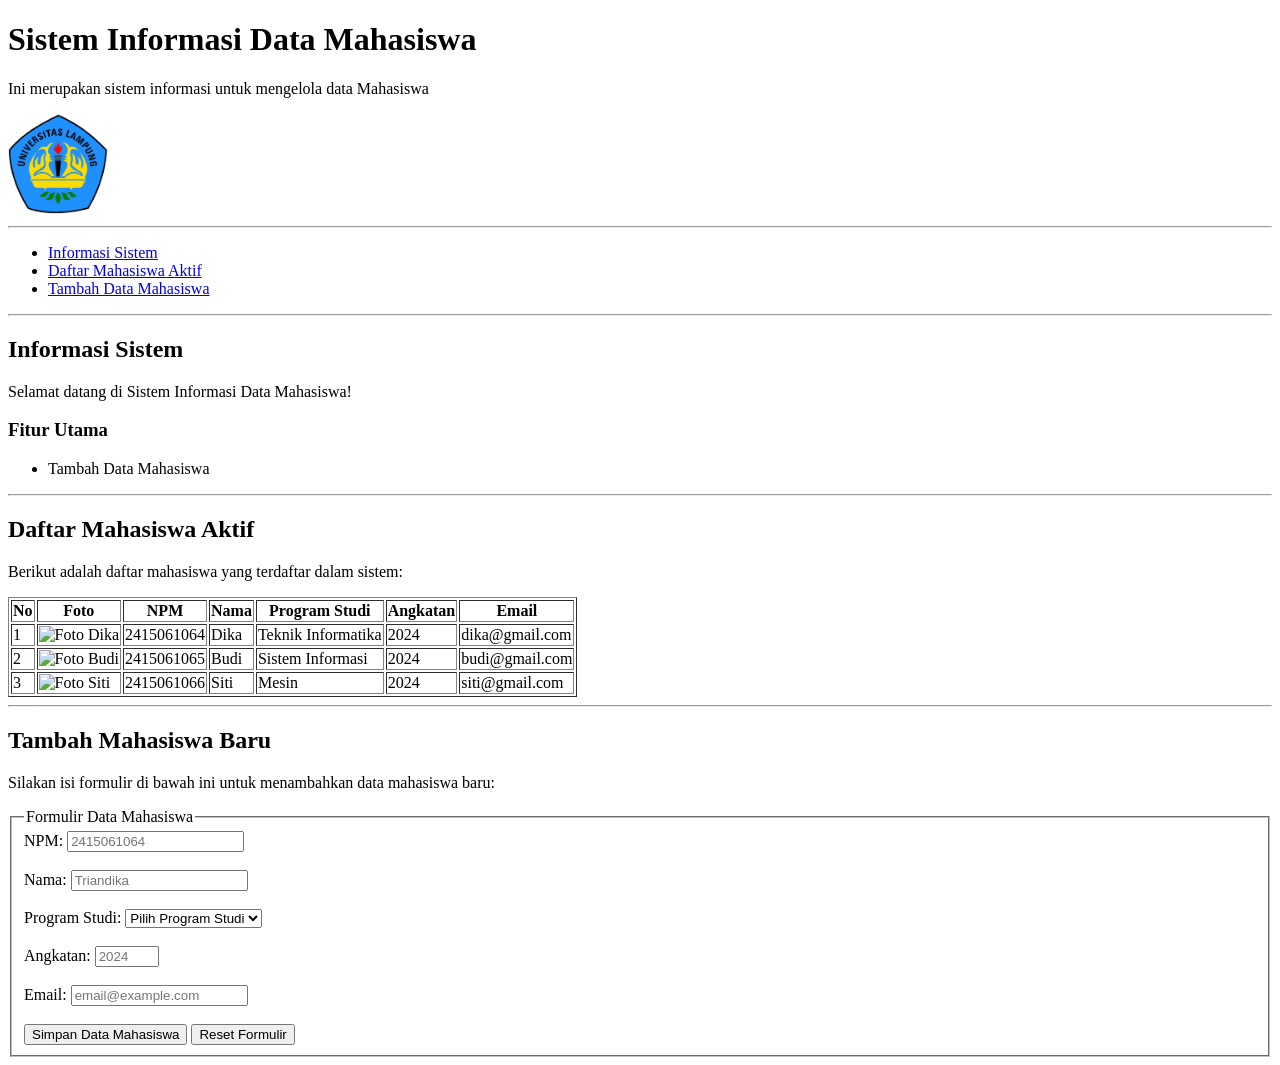
==== index.html @ 3365e2d0 "feat: inisialisasi struktur dokumen dan formulir html5 sima" ====
<!DOCTYPE html>
<html lang="en">
<head>
    <meta charset="UTF-8">
    <meta name="viewport" content="width=device-width, initial-scale=1.0">
    <title>Sistem Informasi Data Mahasiswa - Praktikum 1 – Kelas PPWE</title>
</head>
<body>
    <header>
        <h1>Sistem Informasi Data Mahasiswa</h1>
        <p> Ini merupakan sistem informasi untuk mengelola data Mahasiswa </p>
        <img src="Logo.png" alt="Logo" width="100" height="100">
    </header> 
    <hr>
    <nav>
        <ul>
            <li><a href="#Informasi-Sistem">Informasi Sistem</a></li>
            <li><a href="#Daftar-Mahasiswa-Aktif">Daftar Mahasiswa Aktif</a></li>
            <li><a href="#Tambah-Data-Mahasiswa">Tambah Data Mahasiswa</a></li>
        </ul>
    </nav>
    <hr>
            <main> 
                <section id = "Informasi-Sistem">
                    <h2> Informasi Sistem</h2>
                    <p>Selamat datang di Sistem Informasi Data Mahasiswa!</p>
                    <article>
                        <h3>Fitur Utama</h3>
                        <ul>
                            <li>Tambah Data Mahasiswa</li>
                        </ul>
                    </article>
                </section>
                <hr>
                <section id = "Daftar-Mahasiswa-Aktif">
                    <h2> Daftar Mahasiswa Aktif</h2>
                    <p>Berikut adalah daftar mahasiswa yang terdaftar dalam sistem:</p>
                    <table border="1">
                        <thead>
                            <tr>
                                <th>No</th>
                                <th>Foto</th>
                                <th>NPM</th>
                                <th>Nama</th>
                                <th>Program Studi</th>
                                <th>Angkatan</th>
                                <th>Email</th>
                            </tr>
                        </thead>
                        <tbody>
                            <tr>
                                <td>1</td>
                                <td><img src="foto.jpg" alt="Foto Dika" width="50" height="50"></td>
                                <td>2415061064</td>
                                <td>Dika</td> 
                                <td>Teknik Informatika</td>
                                <td>2024</td>
                                <td>dika@gmail.com</td>
                            </tr>
                            <tr>
                                <td>2</td>
                                <td><img src="foto2.jpg" alt="Foto Budi" width="50" height="50"></td>
                                <td>2415061065</td>
                                <td>Budi</td>
                                <td>Sistem Informasi</td>
                                <td>2024</td>
                                <td>budi@gmail.com</td>
                            </tr>
                            <tr>
                                <td>3</td>
                                <td><img src="foto3.jpg" alt="Foto Siti" width="50" height="50"></td>
                                <td>2415061066</td>
                                <td>Siti</td>
                                <td>Mesin</td>
                                <td>2024</td>
                                <td>siti@gmail.com</td>
                            </tr>
                        </tbody>
                    </table>
                </section>
                <hr>

                <section id = "Tambah-Data-Mahasiswa">
                    <h2> Tambah Mahasiswa Baru</h2>
                    <p>Silakan isi formulir di bawah ini untuk menambahkan data mahasiswa baru:</p>
                    <form action="#" method="post">
                        <fieldset>
                            <legend>Formulir Data Mahasiswa</legend>
                            <label for="npm">NPM:</label>
                            <input type="text" id="npm" name="npm" placeholder="2415061064" required pattern="^[0-9]{8,12}$"><br>
                            <br>
                            
                            <label for="nama">Nama:</label>
                            <input type="text" id="nama" name="nama" placeholder="Triandika" required minlength="3" maxlength="100"><br>
                            <br>

                            <label for="prodi">Program Studi:</label>
                            <select id="prodi" name="prodi" required>
                                <option value="">Pilih Program Studi</option>
                                <option value="Teknik Informatika">Teknik Informatika</option>
                                <option value="Sistem Informasi">Sistem Informasi</option>
                                <option value="Mesin">Mesin</option>
                            </select>
                            <br><br>

                            <label for="angkatan">Angkatan:</label>
                            <input type="number" id="angkatan" name="angkatan" placeholder="2024" required min="2018" max="2026"><br>
                            <br>

                            <label for="email">Email:</label>
                            <input type="email" id="email" name="email" placeholder="email@example.com" required><br>
                            <br>

                            <button type="submit">Simpan Data Mahasiswa</button>

                            <button type="reset">Reset Formulir</button>

                    </form>
                </section>
            </main>
        

</body>
</html>
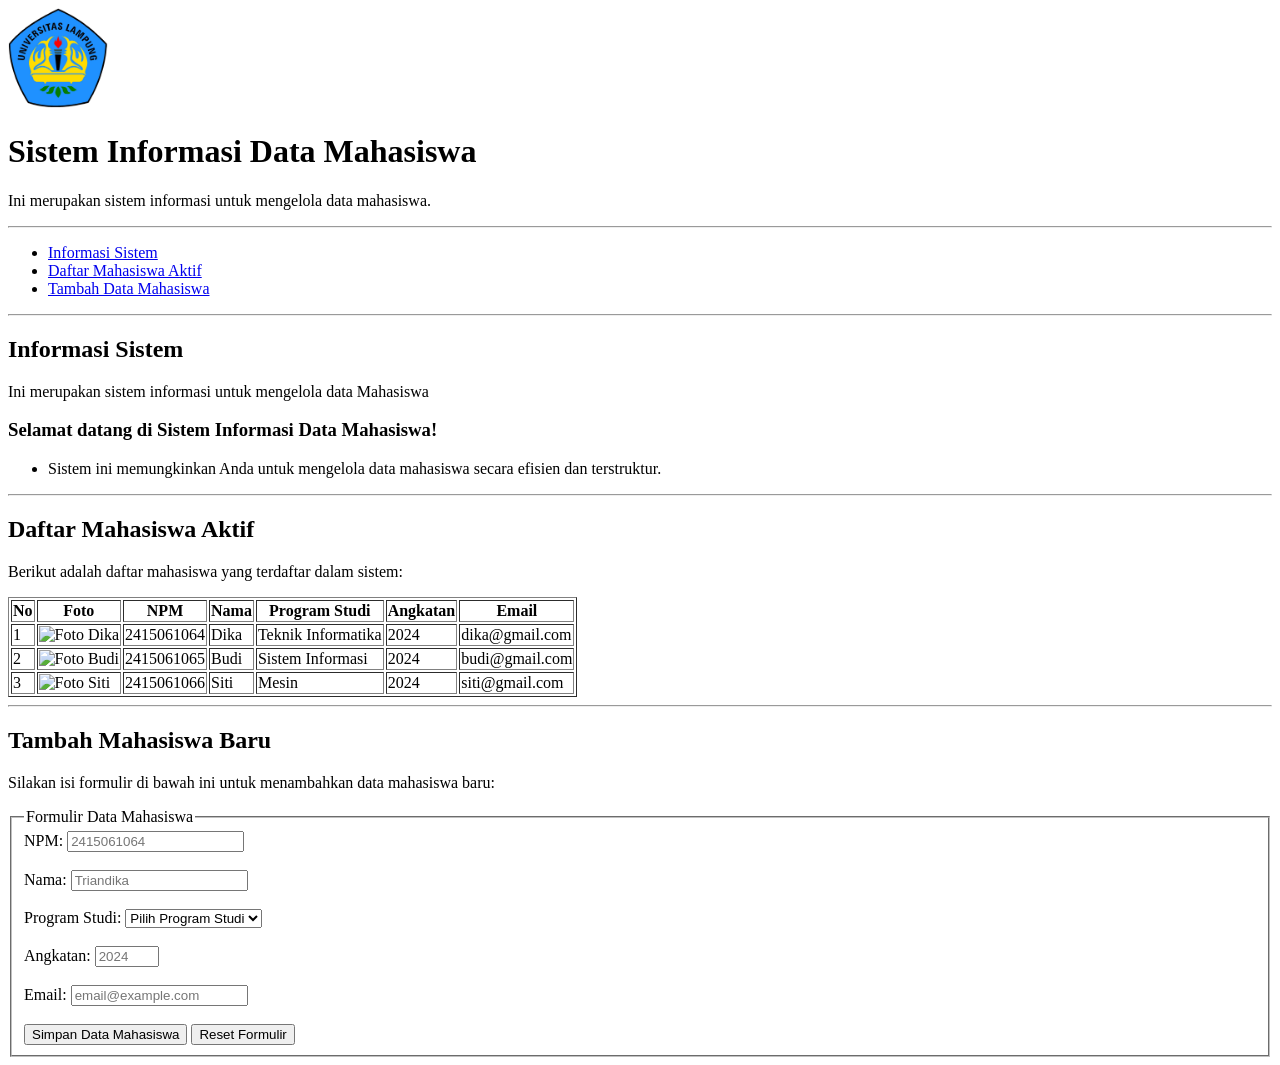
==== commit c9c2cad4: "feat:implementasi tata letak responsif flexbox dan css grid judul 2" ====
--- a/index.html
+++ b/index.html
@@ -1,124 +1,266 @@
 <!DOCTYPE html>
 <html lang="en">
+
 <head>
     <meta charset="UTF-8">
     <meta name="viewport" content="width=device-width, initial-scale=1.0">
+
     <title>Sistem Informasi Data Mahasiswa - Praktikum 1 – Kelas PPWE</title>
 </head>
+
 <body>
+
     <header>
+        <img src="Logo.png" alt="Logo" width="100" height="100">
         <h1>Sistem Informasi Data Mahasiswa</h1>
-        <p> Ini merupakan sistem informasi untuk mengelola data Mahasiswa </p>
-        <img src="Logo.png" alt="Logo" width="100" height="100">
-    </header> 
+
+        <p>
+            Ini merupakan sistem informasi untuk mengelola data mahasiswa.
+        </p>
+    </header>
+
     <hr>
+
     <nav>
         <ul>
-            <li><a href="#Informasi-Sistem">Informasi Sistem</a></li>
-            <li><a href="#Daftar-Mahasiswa-Aktif">Daftar Mahasiswa Aktif</a></li>
-            <li><a href="#Tambah-Data-Mahasiswa">Tambah Data Mahasiswa</a></li>
+            <li>
+                <a href="#Informasi-Sistem">Informasi Sistem</a>
+            </li>
+
+            <li>
+                <a href="#Daftar-Mahasiswa-Aktif">Daftar Mahasiswa Aktif
+                </a>
+            </li>
+
+            <li>
+                <a href="#Tambah-Data-Mahasiswa">Tambah Data Mahasiswa
+                </a>
+            </li>
         </ul>
     </nav>
+
     <hr>
-            <main> 
-                <section id = "Informasi-Sistem">
-                    <h2> Informasi Sistem</h2>
-                    <p>Selamat datang di Sistem Informasi Data Mahasiswa!</p>
-                    <article>
-                        <h3>Fitur Utama</h3>
-                        <ul>
-                            <li>Tambah Data Mahasiswa</li>
-                        </ul>
-                    </article>
-                </section>
-                <hr>
-                <section id = "Daftar-Mahasiswa-Aktif">
-                    <h2> Daftar Mahasiswa Aktif</h2>
-                    <p>Berikut adalah daftar mahasiswa yang terdaftar dalam sistem:</p>
-                    <table border="1">
-                        <thead>
-                            <tr>
-                                <th>No</th>
-                                <th>Foto</th>
-                                <th>NPM</th>
-                                <th>Nama</th>
-                                <th>Program Studi</th>
-                                <th>Angkatan</th>
-                                <th>Email</th>
-                            </tr>
-                        </thead>
-                        <tbody>
-                            <tr>
-                                <td>1</td>
-                                <td><img src="foto.jpg" alt="Foto Dika" width="50" height="50"></td>
-                                <td>2415061064</td>
-                                <td>Dika</td> 
-                                <td>Teknik Informatika</td>
-                                <td>2024</td>
-                                <td>dika@gmail.com</td>
-                            </tr>
-                            <tr>
-                                <td>2</td>
-                                <td><img src="foto2.jpg" alt="Foto Budi" width="50" height="50"></td>
-                                <td>2415061065</td>
-                                <td>Budi</td>
-                                <td>Sistem Informasi</td>
-                                <td>2024</td>
-                                <td>budi@gmail.com</td>
-                            </tr>
-                            <tr>
-                                <td>3</td>
-                                <td><img src="foto3.jpg" alt="Foto Siti" width="50" height="50"></td>
-                                <td>2415061066</td>
-                                <td>Siti</td>
-                                <td>Mesin</td>
-                                <td>2024</td>
-                                <td>siti@gmail.com</td>
-                            </tr>
-                        </tbody>
-                    </table>
-                </section>
-                <hr>
-
-                <section id = "Tambah-Data-Mahasiswa">
-                    <h2> Tambah Mahasiswa Baru</h2>
-                    <p>Silakan isi formulir di bawah ini untuk menambahkan data mahasiswa baru:</p>
-                    <form action="#" method="post">
-                        <fieldset>
-                            <legend>Formulir Data Mahasiswa</legend>
-                            <label for="npm">NPM:</label>
-                            <input type="text" id="npm" name="npm" placeholder="2415061064" required pattern="^[0-9]{8,12}$"><br>
-                            <br>
-                            
-                            <label for="nama">Nama:</label>
-                            <input type="text" id="nama" name="nama" placeholder="Triandika" required minlength="3" maxlength="100"><br>
-                            <br>
-
-                            <label for="prodi">Program Studi:</label>
-                            <select id="prodi" name="prodi" required>
-                                <option value="">Pilih Program Studi</option>
-                                <option value="Teknik Informatika">Teknik Informatika</option>
-                                <option value="Sistem Informasi">Sistem Informasi</option>
-                                <option value="Mesin">Mesin</option>
-                            </select>
-                            <br><br>
-
-                            <label for="angkatan">Angkatan:</label>
-                            <input type="number" id="angkatan" name="angkatan" placeholder="2024" required min="2018" max="2026"><br>
-                            <br>
-
-                            <label for="email">Email:</label>
-                            <input type="email" id="email" name="email" placeholder="email@example.com" required><br>
-                            <br>
-
-                            <button type="submit">Simpan Data Mahasiswa</button>
-
-                            <button type="reset">Reset Formulir</button>
-
-                    </form>
-                </section>
-            </main>
-        
+
+    <main>
+
+        <section id="Informasi-Sistem">
+
+            <h2>Informasi Sistem</h2>
+
+            <p>
+                Ini merupakan sistem informasi untuk mengelola data Mahasiswa
+            </p>
+
+            <article>
+                <h3>Selamat datang di Sistem Informasi Data Mahasiswa!</h3>
+
+                <ul>
+                    <li>Sistem ini memungkinkan Anda untuk mengelola data mahasiswa secara efisien dan terstruktur.</li>
+                </ul>
+            </article>
+
+        </section>
+
+        <hr>
+
+        <section id="Daftar-Mahasiswa-Aktif">
+
+            <h2>Daftar Mahasiswa Aktif</h2>
+
+            <p>
+                Berikut adalah daftar mahasiswa yang terdaftar dalam sistem:
+            </p>
+
+            <table border="1">
+
+                <thead>
+                    <tr>
+                        <th>No</th>
+                        <th>Foto</th>
+                        <th>NPM</th>
+                        <th>Nama</th>
+                        <th>Program Studi</th>
+                        <th>Angkatan</th>
+                        <th>Email</th>
+                    </tr>
+                </thead>
+
+                <tbody>
+
+                    <tr>
+                        <td>1</td>
+
+                        <td>
+                            <img
+                                src="foto.jpg"
+                                alt="Foto Dika"
+                                width="50"
+                                height="50"
+                            >
+                        </td>
+
+                        <td>2415061064</td>
+                        <td>Dika</td>
+                        <td>Teknik Informatika</td>
+                        <td>2024</td>
+                        <td>dika@gmail.com</td>
+                    </tr>
+
+                    <tr>
+                        <td>2</td>
+
+                        <td>
+                            <img
+                                src="foto2.jpg"
+                                alt="Foto Budi"
+                                width="50"
+                                height="50"
+                            >
+                        </td>
+
+                        <td>2415061065</td>
+                        <td>Budi</td>
+                        <td>Sistem Informasi</td>
+                        <td>2024</td>
+                        <td>budi@gmail.com</td>
+                    </tr>
+
+                    <tr>
+                        <td>3</td>
+
+                        <td>
+                            <img
+                                src="foto3.jpg"
+                                alt="Foto Siti"
+                                width="50"
+                                height="50"
+                            >
+                        </td>
+
+                        <td>2415061066</td>
+                        <td>Siti</td>
+                        <td>Mesin</td>
+                        <td>2024</td>
+                        <td>siti@gmail.com</td>
+                    </tr>
+
+                </tbody>
+
+            </table>
+
+        </section>
+
+        <hr>
+
+        <section id="Tambah-Data-Mahasiswa">
+
+            <h2>Tambah Mahasiswa Baru</h2>
+
+            <p>
+                Silakan isi formulir di bawah ini untuk menambahkan
+                data mahasiswa baru:
+            </p>
+
+            <form action="#" method="post">
+
+                <fieldset>
+
+                    <legend>Formulir Data Mahasiswa</legend>
+
+
+                    <label for="npm">NPM:</label>
+
+                    <input
+                        type="text"
+                        id="npm"
+                        name="npm"
+                        placeholder="2415061064"
+                        required
+                        pattern="^[0-9]{8,12}$"
+                    >
+
+                    <br><br>
+
+                    <label for="nama">Nama:</label>
+
+                    <input
+                        type="text"
+                        id="nama"
+                        name="nama"
+                        placeholder="Triandika"
+                        required
+                        minlength="3"
+                        maxlength="100"
+                    >
+
+                    <br><br>
+
+                    <label for="prodi">Program Studi:</label>
+
+                    <select id="prodi" name="prodi" required>
+
+                        <option value="">
+                            Pilih Program Studi
+                        </option>
+
+                        <option value="Teknik Informatika">
+                            Teknik Informatika
+                        </option>
+
+                        <option value="Sistem Informasi">
+                            Sistem Informasi
+                        </option>
+
+                        <option value="Mesin">
+                            Mesin
+                        </option>
+
+                    </select>
+
+                    <br><br>
+
+                    <label for="angkatan">Angkatan:</label>
+
+                    <input
+                        type="number"
+                        id="angkatan"
+                        name="angkatan"
+                        placeholder="2024"
+                        required
+                        min="2018"
+                        max="2026"
+                    >
+
+                    <br><br>
+
+                    <label for="email">Email:</label>
+
+                    <input
+                        type="email"
+                        id="email"
+                        name="email"
+                        placeholder="email@example.com"
+                        required
+                    >
+
+                    <br><br>
+
+                    <button type="submit">
+                        Simpan Data Mahasiswa
+                    </button>
+
+                    <button type="reset">
+                        Reset Formulir
+                    </button>
+
+                </fieldset>
+
+            </form>
+
+        </section>
+
+    </main>
 
 </body>
-</html>+
+</html>
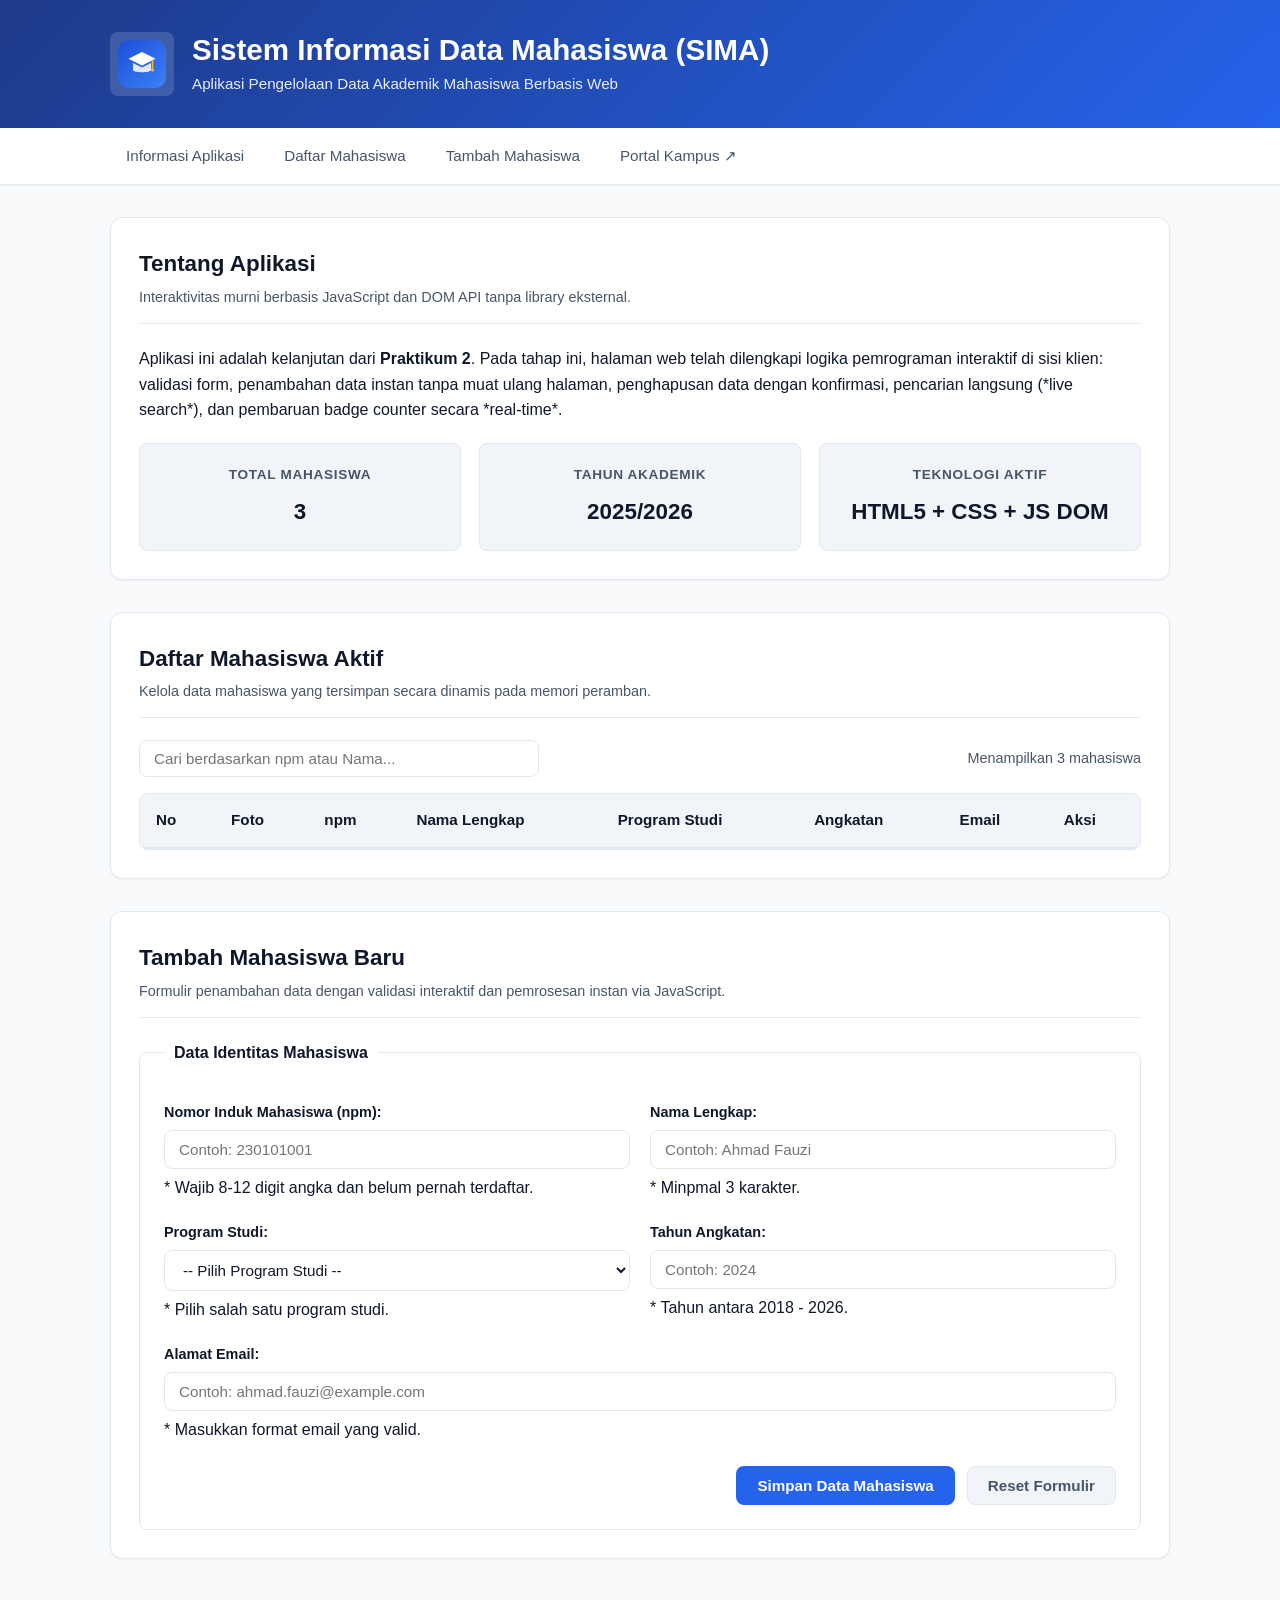
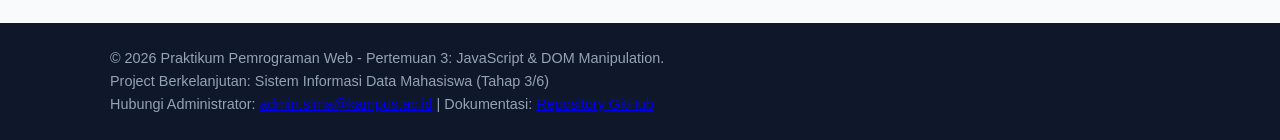
==== commit 180adb90: "Judul 3" ====
--- a/index.html
+++ b/index.html
@@ -1,266 +1,212 @@
 <!DOCTYPE html>
-<html lang="en">
-
+<html lang="id">
 <head>
     <meta charset="UTF-8">
     <meta name="viewport" content="width=device-width, initial-scale=1.0">
-
-    <title>Sistem Informasi Data Mahasiswa - Praktikum 1 – Kelas PPWE</title>
+    <title>Sistem Informasi Data Mahasiswa - Praktikum 3</title>
+    <link rel="stylesheet" href="style.css">
 </head>
-
 <body>
 
-    <header>
-        <img src="Logo.png" alt="Logo" width="100" height="100">
-        <h1>Sistem Informasi Data Mahasiswa</h1>
-
-        <p>
-            Ini merupakan sistem informasi untuk mengelola data mahasiswa.
-        </p>
+    <!-- 1. Header Aplikasi -->
+    <header class="site-header">
+        <div class="container header-brand">
+            <a href="index.html" class="brand-logo" title="Beranda SIMA">
+                <img src="img/logo-sima.svg" alt="Logo Resmi SIMA Kampus" width="48" height="48">
+            </a>
+            <div>
+                <h1>Sistem Informasi Data Mahasiswa (SIMA)</h1>
+                <p>Aplikasi Pengelolaan Data Akademik Mahasiswa Berbasis Web</p>
+            </div>
+        </div>
     </header>
 
-    <hr>
-
-    <nav>
-        <ul>
-            <li>
-                <a href="#Informasi-Sistem">Informasi Sistem</a>
-            </li>
-
-            <li>
-                <a href="#Daftar-Mahasiswa-Aktif">Daftar Mahasiswa Aktif
-                </a>
-            </li>
-
-            <li>
-                <a href="#Tambah-Data-Mahasiswa">Tambah Data Mahasiswa
-                </a>
-            </li>
-        </ul>
+    <!-- 2. Navigation Bar Sticky -->
+    <nav class="site-nav">
+        <div class="container">
+            <ul>
+                <li><a href="#informasi">Informasi Aplikasi</a></li>
+                <li><a href="#daftar-mahasiswa">Daftar Mahasiswa</a></li>
+                <li><a href="#form-tambah">Tambah Mahasiswa</a></li>
+                <li><a href="https://kampus.ac.id" target="_blank" rel="noopener noreferrer">Portal Kampus &UpperRightArrow;</a></li>
+            </ul>
+        </div>
     </nav>
 
-    <hr>
-
+    <!-- Konten Utama Halaman -->
     <main>
-
-        <section id="Informasi-Sistem">
-
-            <h2>Informasi Sistem</h2>
-
+        <div class="container">
+
+            <!-- Kotak Notifikasi Alert Dinamis (dikontrol oleh JS) -->
+            <div id="alert-box" class="alert-box" role="alert"></div>
+
+            <!-- 3. Section Informasi Aplikasi -->
+            <section id="informasi" class="content-section">
+                <div class="section-header">
+                    <h2>Tentang Aplikasi</h2>
+                    <p>Interaktivitas murni berbasis JavaScript dan DOM API tanpa library eksternal.</p>
+                </div>
+                <p>
+                    Aplikasi ini adalah kelanjutan dari <strong>Praktikum 2</strong>. Pada tahap ini, 
+                    halaman web telah dilengkapi logika pemrograman interaktif di sisi klien: validasi form, 
+                    penambahan data instan tanpa muat ulang halaman, penghapusan data dengan konfirmasi, 
+                    pencarian langsung (*live search*), dan pembaruan badge counter secara *real-time*.
+                </p>
+
+                <div class="info-grid">
+                    <article class="info-card">
+                        <h3>Total Mahasiswa</h3>
+                        <p id="total-mahasiswa-badge" class="counter-highlight">3</p>
+                    </article>
+                    <article class="info-card">
+                        <h3>Tahun Akademik</h3>
+                        <p>2025/2026</p>
+                    </article>
+                    <article class="info-card">
+                        <h3>Teknologi Aktif</h3>
+                        <p>HTML5 + CSS + JS DOM</p>
+                    </article>
+                </div>
+            </section>
+
+            <!-- 4. Section Daftar Mahasiswa, Toolbar Pencarian & 5. Tabel Data -->
+            <section id="daftar-mahasiswa" class="content-section">
+                <div class="section-header">
+                    <h2>Daftar Mahasiswa Aktif</h2>
+                    <p>Kelola data mahasiswa yang tersimpan secara dinamis pada memori peramban.</p>
+                </div>
+
+                <!-- Toolbar Pencarian dan Ringkasan Jumlah -->
+                <div class="table-toolbar">
+                    <div class="search-box">
+                        <input 
+                            type="search" 
+                            id="input-search" 
+                            class="search-input" 
+                            placeholder="Cari berdasarkan npm atau Nama...">
+                    </div>
+                    <div id="total-mahasiswa-info" class="status-summary">
+                        Menampilkan 3 mahasiswa
+                    </div>
+                </div>
+
+                <!-- Tabel Data Responsif -->
+                <div class="table-responsive">
+                    <table class="data-table">
+                        <thead>
+                            <tr>
+                                <th>No</th>
+                                <th>Foto</th>
+                                <th>npm</th>
+                                <th>Nama Lengkap</th>
+                                <th>Program Studi</th>
+                                <th>Angkatan</th>
+                                <th>Email</th>
+                                <th>Aksi</th>
+                            </tr>
+                        </thead>
+                        <tbody id="tabel-body-mahasiswa">
+                            <!-- Baris tabel akan di-generate secara dinamis oleh app.js -->
+                        </tbody>
+                    </table>
+                </div>
+            </section>
+
+            <!-- 6. Section Form Tambah Mahasiswa dengan Validasi JS -->
+            <section id="form-tambah" class="content-section">
+                <div class="section-header">
+                    <h2>Tambah Mahasiswa Baru</h2>
+                    <p>Formulir penambahan data dengan validasi interaktif dan pemrosesan instan via JavaScript.</p>
+                </div>
+
+                <form id="form-tambah-mahasiswa" class="app-form" novalidate>
+                    <fieldset>
+                        <legend>Data Identitas Mahasiswa</legend>
+
+                        <div class="form-grid">
+                            <div class="form-group">
+                                <label for="npm" class="form-label">Nomor Induk Mahasiswa (npm):</label>
+                                <input 
+                                    type="text" 
+                                    id="npm" 
+                                    name="npm" 
+                                    class="form-input" 
+                                    placeholder="Contoh: 230101001">
+                                <span class="form-help">* Wajib 8-12 digit angka dan belum pernah terdaftar.</span>
+                            </div>
+
+                            <div class="form-group">
+                                <label for="nama" class="form-label">Nama Lengkap:</label>
+                                <input 
+                                    type="text" 
+                                    id="nama" 
+                                    name="nama" 
+                                    class="form-input" 
+                                    placeholder="Contoh: Ahmad Fauzi">
+                                <span class="form-help">* Minpmal 3 karakter.</span>
+                            </div>
+
+                            <div class="form-group">
+                                <label for="program_studi" class="form-label">Program Studi:</label>
+                                <select id="program_studi" name="program_studi" class="form-select">
+                                    <option value="">-- Pilih Program Studi --</option>
+                                    <option value="Teknik Informatika">Teknik Informatika</option>
+                                    <option value="Sistem Informasi">Sistem Informasi</option>
+                                    <option value="Teknologi Informasi">Teknologi Informasi</option>
+                                    <option value="Rekayasa Perangkat Lunak">Rekayasa Perangkat Lunak</option>
+                                </select>
+                                <span class="form-help">* Pilih salah satu program studi.</span>
+                            </div>
+
+                            <div class="form-group">
+                                <label for="angkatan" class="form-label">Tahun Angkatan:</label>
+                                <input 
+                                    type="number" 
+                                    id="angkatan" 
+                                    name="angkatan" 
+                                    class="form-input" 
+                                    placeholder="Contoh: 2024">
+                                <span class="form-help">* Tahun antara 2018 - 2026.</span>
+                            </div>
+
+                            <div class="form-group full-width">
+                                <label for="email" class="form-label">Alamat Email:</label>
+                                <input 
+                                    type="email" 
+                                    id="email" 
+                                    name="email" 
+                                    class="form-input" 
+                                    placeholder="Contoh: ahmad.fauzi@example.com">
+                                <span class="form-help">* Masukkan format email yang valid.</span>
+                            </div>
+                        </div>
+
+                        <div class="form-actions">
+                            <button type="submit" class="btn btn-primary">Simpan Data Mahasiswa</button>
+                            <button type="reset" class="btn btn-secondary">Reset Formulir</button>
+                        </div>
+                    </fieldset>
+                </form>
+            </section>
+
+        </div>
+    </main>
+
+    <!-- 7. Footer -->
+    <footer class="site-footer">
+        <div class="container">
+            <p>&copy; 2026 Praktikum Pemrograman Web - Pertemuan 3: JavaScript & DOM Manipulation.</p>
+            <p>Project Berkelanjutan: Sistem Informasi Data Mahasiswa (Tahap 3/6)</p>
             <p>
-                Ini merupakan sistem informasi untuk mengelola data Mahasiswa
+                Hubungi Administrator: <a href="mailto:admin.sima@kampus.ac.id">admin.sima@kampus.ac.id</a> | 
+                Dokumentasi: <a href="https://github.com" target="_blank" rel="noopener noreferrer">Repository GitHub</a>
             </p>
-
-            <article>
-                <h3>Selamat datang di Sistem Informasi Data Mahasiswa!</h3>
-
-                <ul>
-                    <li>Sistem ini memungkinkan Anda untuk mengelola data mahasiswa secara efisien dan terstruktur.</li>
-                </ul>
-            </article>
-
-        </section>
-
-        <hr>
-
-        <section id="Daftar-Mahasiswa-Aktif">
-
-            <h2>Daftar Mahasiswa Aktif</h2>
-
-            <p>
-                Berikut adalah daftar mahasiswa yang terdaftar dalam sistem:
-            </p>
-
-            <table border="1">
-
-                <thead>
-                    <tr>
-                        <th>No</th>
-                        <th>Foto</th>
-                        <th>NPM</th>
-                        <th>Nama</th>
-                        <th>Program Studi</th>
-                        <th>Angkatan</th>
-                        <th>Email</th>
-                    </tr>
-                </thead>
-
-                <tbody>
-
-                    <tr>
-                        <td>1</td>
-
-                        <td>
-                            <img
-                                src="foto.jpg"
-                                alt="Foto Dika"
-                                width="50"
-                                height="50"
-                            >
-                        </td>
-
-                        <td>2415061064</td>
-                        <td>Dika</td>
-                        <td>Teknik Informatika</td>
-                        <td>2024</td>
-                        <td>dika@gmail.com</td>
-                    </tr>
-
-                    <tr>
-                        <td>2</td>
-
-                        <td>
-                            <img
-                                src="foto2.jpg"
-                                alt="Foto Budi"
-                                width="50"
-                                height="50"
-                            >
-                        </td>
-
-                        <td>2415061065</td>
-                        <td>Budi</td>
-                        <td>Sistem Informasi</td>
-                        <td>2024</td>
-                        <td>budi@gmail.com</td>
-                    </tr>
-
-                    <tr>
-                        <td>3</td>
-
-                        <td>
-                            <img
-                                src="foto3.jpg"
-                                alt="Foto Siti"
-                                width="50"
-                                height="50"
-                            >
-                        </td>
-
-                        <td>2415061066</td>
-                        <td>Siti</td>
-                        <td>Mesin</td>
-                        <td>2024</td>
-                        <td>siti@gmail.com</td>
-                    </tr>
-
-                </tbody>
-
-            </table>
-
-        </section>
-
-        <hr>
-
-        <section id="Tambah-Data-Mahasiswa">
-
-            <h2>Tambah Mahasiswa Baru</h2>
-
-            <p>
-                Silakan isi formulir di bawah ini untuk menambahkan
-                data mahasiswa baru:
-            </p>
-
-            <form action="#" method="post">
-
-                <fieldset>
-
-                    <legend>Formulir Data Mahasiswa</legend>
-
-
-                    <label for="npm">NPM:</label>
-
-                    <input
-                        type="text"
-                        id="npm"
-                        name="npm"
-                        placeholder="2415061064"
-                        required
-                        pattern="^[0-9]{8,12}$"
-                    >
-
-                    <br><br>
-
-                    <label for="nama">Nama:</label>
-
-                    <input
-                        type="text"
-                        id="nama"
-                        name="nama"
-                        placeholder="Triandika"
-                        required
-                        minlength="3"
-                        maxlength="100"
-                    >
-
-                    <br><br>
-
-                    <label for="prodi">Program Studi:</label>
-
-                    <select id="prodi" name="prodi" required>
-
-                        <option value="">
-                            Pilih Program Studi
-                        </option>
-
-                        <option value="Teknik Informatika">
-                            Teknik Informatika
-                        </option>
-
-                        <option value="Sistem Informasi">
-                            Sistem Informasi
-                        </option>
-
-                        <option value="Mesin">
-                            Mesin
-                        </option>
-
-                    </select>
-
-                    <br><br>
-
-                    <label for="angkatan">Angkatan:</label>
-
-                    <input
-                        type="number"
-                        id="angkatan"
-                        name="angkatan"
-                        placeholder="2024"
-                        required
-                        min="2018"
-                        max="2026"
-                    >
-
-                    <br><br>
-
-                    <label for="email">Email:</label>
-
-                    <input
-                        type="email"
-                        id="email"
-                        name="email"
-                        placeholder="email@example.com"
-                        required
-                    >
-
-                    <br><br>
-
-                    <button type="submit">
-                        Simpan Data Mahasiswa
-                    </button>
-
-                    <button type="reset">
-                        Reset Formulir
-                    </button>
-
-                </fieldset>
-
-            </form>
-
-        </section>
-
-    </main>
-
+        </div>
+    </footer>
+
+    <!-- Tambahkan Script JavaScript Eksternal -->
+    <script src="app.js"></script>
 </body>
-
 </html>
+
+
--- a/style.css
+++ b/style.css
@@ -0,0 +1,518 @@
+/* ==========================================================================
+   Praktikum 3: Implementasi Interaktivitas Web Menggunakan JavaScript dan DOM
+   Project: Sistem Informasi Data Mahasiswa (SIMA)
+   Mewarisi & Memperluas Praktikum 2 (Native CSS)
+   ========================================================================== */
+
+/* 1. CSS Variables */
+:root {
+    --primary-color: #2563eb;
+    --primary-hover: #1d4ed8;
+    --primary-light: #eff6ff;
+    --secondary-color: #64748b;
+    --secondary-hover: #475569;
+    --success-color: #10b981;
+    --success-light: #ecfdf5;
+    --danger-color: #ef4444;
+    --danger-hover: #dc2626;
+    --danger-light: #fef2f2;
+    --warning-color: #f59e0b;
+    
+    --bg-page: #f8fafc;
+    --bg-surface: #ffffff;
+    --bg-surface-alt: #f1f5f9;
+    
+    --text-primary: #0f172a;
+    --text-secondary: #475569;
+    --text-muted: #94a3b8;
+    --text-inverse: #ffffff;
+    
+    --border-color: #e2e8f0;
+    --border-radius-sm: 4px;
+    --border-radius-md: 8px;
+    --border-radius-lg: 12px;
+    
+    --shadow-sm: 0 1px 2px 0 rgba(0, 0, 0, 0.05);
+    --shadow-md: 0 4px 6px -1px rgba(0, 0, 0, 0.1), 0 2px 4px -2px rgba(0, 0, 0, 0.1);
+    
+    --font-main: -apple-system, BlinkMacSystemFont, "Segoe UI", Roboto, Oxygen, Ubuntu, Cantarell, "Helvetica Neue", sans-serif;
+    --line-height-normal: 1.6;
+}
+
+/* 2. Reset & Base Styles */
+*, *::before, *::after {
+    box-sizing: border-box;
+    margin: 0;
+    padding: 0;
+}
+
+html {
+    scroll-behavior: smooth;
+}
+
+body {
+    font-family: var(--font-main);
+    line-height: var(--line-height-normal);
+    color: var(--text-primary);
+    background-color: var(--bg-page);
+    min-height: 100vh;
+    display: flex;
+    flex-direction: column;
+}
+
+.container {
+    width: 100%;
+    max-width: 1100px;
+    margin-left: auto;
+    margin-right: auto;
+    padding-left: 20px;
+    padding-right: 20px;
+}
+
+/* 3. Header */
+.site-header {
+    background: linear-gradient(135deg, #1e3a8a 0%, #2563eb 100%);
+    color: var(--text-inverse);
+    padding: 32px 0;
+    box-shadow: var(--shadow-md);
+}
+
+.header-brand {
+    display: flex;
+    align-items: center;
+    gap: 18px;
+}
+
+.brand-logo {
+    display: flex;
+    align-items: center;
+    justify-content: center;
+    background-color: rgba(255, 255, 255, 0.15);
+    padding: 8px;
+    border-radius: var(--border-radius-md);
+    transition: transform 0.2s ease, background-color 0.2s ease;
+}
+
+.brand-logo:hover {
+    transform: scale(1.05);
+    background-color: rgba(255, 255, 255, 0.25);
+}
+
+.header-brand h1 {
+    font-size: 1.85rem;
+    font-weight: 700;
+    line-height: 1.2;
+    margin-bottom: 4px;
+}
+
+.header-brand p {
+    font-size: 0.95rem;
+    opacity: 0.9;
+}
+
+/* 4. Navigation Bar */
+.site-nav {
+    background-color: var(--bg-surface);
+    border-bottom: 1px solid var(--border-color);
+    position: sticky;
+    top: 0;
+    z-index: 100;
+    box-shadow: var(--shadow-sm);
+}
+
+.site-nav ul {
+    list-style: none;
+    display: flex;
+    gap: 8px;
+    overflow-x: auto;
+    padding: 6px 0;
+}
+
+.site-nav a {
+    display: block;
+    padding: 10px 16px;
+    color: var(--text-secondary);
+    text-decoration: none;
+    font-weight: 500;
+    font-size: 0.95rem;
+    border-radius: var(--border-radius-sm);
+    transition: all 0.2s ease;
+    white-space: nowrap;
+}
+
+.site-nav a:hover {
+    color: var(--primary-color);
+    background-color: var(--primary-light);
+}
+
+/* 5. Main Content & Sections */
+main {
+    flex: 1;
+    padding: 32px 0;
+}
+
+.content-section {
+    background-color: var(--bg-surface);
+    border: 1px solid var(--border-color);
+    border-radius: var(--border-radius-lg);
+    padding: 28px;
+    margin-bottom: 32px;
+    box-shadow: var(--shadow-sm);
+}
+
+.section-header {
+    border-bottom: 1px solid var(--border-color);
+    padding-bottom: 14px;
+    margin-bottom: 22px;
+}
+
+.section-header h2 {
+    font-size: 1.4rem;
+    color: var(--text-primary);
+    font-weight: 700;
+}
+
+.section-header p {
+    font-size: 0.9rem;
+    color: var(--text-secondary);
+    margin-top: 4px;
+}
+
+/* Info Grid */
+.info-grid {
+    display: grid;
+    grid-template-columns: repeat(auto-fit, minmax(220px, 1fr));
+    gap: 18px;
+    margin-top: 20px;
+}
+
+.info-card {
+    background-color: var(--bg-surface-alt);
+    border: 1px solid var(--border-color);
+    border-radius: var(--border-radius-md);
+    padding: 20px;
+    text-align: center;
+}
+
+.info-card h3 {
+    font-size: 0.85rem;
+    text-transform: uppercase;
+    letter-spacing: 0.05em;
+    color: var(--text-secondary);
+    margin-bottom: 8px;
+}
+
+.info-card p {
+    font-size: 1.4rem;
+    font-weight: 700;
+    color: var(--text-primary);
+}
+
+.counter-highlight {
+    color: var(--primary-color);
+}
+
+/* 6. Alert Notification Box (Dinamis dari JS) */
+.alert-box {
+    padding: 14px 18px;
+    border-radius: var(--border-radius-md);
+    margin-bottom: 20px;
+    font-size: 0.95rem;
+    font-weight: 500;
+    display: none;
+    animation: fadeIn 0.3s ease;
+}
+
+.alert-box.show {
+    display: block;
+}
+
+.alert-success {
+    background-color: var(--success-light);
+    color: #065f46;
+    border: 1px solid #a7f3d0;
+}
+
+.alert-danger {
+    background-color: var(--danger-light);
+    color: #991b1b;
+    border: 1px solid #fecaca;
+}
+
+.alert-info {
+    background-color: var(--primary-light);
+    color: #1e40af;
+    border: 1px solid #bfdbfe;
+}
+
+@keyframes fadeIn {
+    from { opacity: 0; transform: translateY(-6px); }
+    to { opacity: 1; transform: translateY(0); }
+}
+
+/* 7. Search Bar Container */
+.table-toolbar {
+    display: flex;
+    justify-content: space-between;
+    align-items: center;
+    flex-wrap: wrap;
+    gap: 12px;
+    margin-bottom: 16px;
+}
+
+.search-box {
+    position: relative;
+    flex: 1;
+    max-width: 400px;
+}
+
+.search-input {
+    width: 100%;
+    padding: 9px 14px;
+    font-size: 0.95rem;
+    border: 1.5px solid var(--border-color);
+    border-radius: var(--border-radius-md);
+    outline: none;
+    transition: all 0.2s;
+}
+
+.search-input:focus {
+    border-color: var(--primary-color);
+    box-shadow: 0 0 0 3px rgba(37, 99, 235, 0.15);
+}
+
+.status-summary {
+    font-size: 0.9rem;
+    color: var(--text-secondary);
+    font-weight: 500;
+}
+
+/* 8. Data Table */
+.table-responsive {
+    width: 100%;
+    overflow-x: auto;
+    border-radius: var(--border-radius-md);
+    border: 1px solid var(--border-color);
+}
+
+.data-table {
+    width: 100%;
+    border-collapse: collapse;
+    font-size: 0.95rem;
+    text-align: left;
+}
+
+.data-table thead {
+    background-color: var(--bg-surface-alt);
+    border-bottom: 2px solid var(--border-color);
+}
+
+.data-table th {
+    padding: 14px 16px;
+    font-weight: 600;
+    color: var(--text-primary);
+    white-space: nowrap;
+}
+
+.data-table td {
+    padding: 14px 16px;
+    border-bottom: 1px solid var(--border-color);
+    color: var(--text-secondary);
+    vertical-align: middle;
+}
+
+.data-table tbody tr:hover {
+    background-color: #f8fafc;
+}
+
+.avatar-img {
+    width: 36px;
+    height: 36px;
+    border-radius: 50%;
+    object-fit: cover;
+    display: block;
+}
+
+.badge {
+    display: inline-block;
+    padding: 4px 10px;
+    font-size: 0.8rem;
+    font-weight: 600;
+    border-radius: 9999px;
+    background-color: var(--primary-light);
+    color: var(--primary-color);
+}
+
+.link-email {
+    color: var(--primary-color);
+    text-decoration: none;
+}
+
+.link-email:hover {
+    text-decoration: underline;
+}
+
+.empty-row {
+    text-align: center;
+    padding: 32px !important;
+    color: var(--text-muted);
+    font-style: italic;
+}
+
+/* 9. Form Styles */
+.app-form fieldset {
+    border: 1px solid var(--border-color);
+    border-radius: var(--border-radius-md);
+    padding: 24px;
+}
+
+.app-form legend {
+    font-size: 1rem;
+    font-weight: 600;
+    color: var(--text-primary);
+    padding: 0 10px;
+}
+
+.form-grid {
+    display: grid;
+    grid-template-columns: repeat(2, 1fr);
+    gap: 20px;
+    margin-top: 12px;
+}
+
+.form-group {
+    display: flex;
+    flex-direction: column;
+    gap: 6px;
+}
+
+.form-group.full-width {
+    grid-column: 1 / -1;
+}
+
+.form-group label {
+    font-size: 0.9rem;
+    font-weight: 600;
+    color: var(--text-primary);
+}
+
+.required {
+    color: var(--danger-color);
+}
+
+.form-group input,
+.form-group select {
+    padding: 10px 14px;
+    font-size: 0.95rem;
+    border: 1px solid var(--border-color);
+    border-radius: var(--border-radius-md);
+    background-color: var(--bg-surface);
+    color: var(--text-primary);
+    outline: none;
+    transition: all 0.2s ease;
+}
+
+.form-group input:focus,
+.form-group select:focus {
+    border-color: var(--primary-color);
+    box-shadow: 0 0 0 3px rgba(37, 99, 235, 0.15);
+}
+
+.form-actions {
+    display: flex;
+    justify-content: flex-end;
+    gap: 12px;
+    margin-top: 24px;
+}
+
+/* 10. Buttons */
+.btn {
+    display: inline-flex;
+    align-items: center;
+    justify-content: center;
+    padding: 10px 20px;
+    font-size: 0.95rem;
+    font-weight: 600;
+    border-radius: var(--border-radius-md);
+    border: 1px solid transparent;
+    cursor: pointer;
+    transition: all 0.2s ease;
+    text-decoration: none;
+}
+
+.btn-primary {
+    background-color: var(--primary-color);
+    color: var(--text-inverse);
+}
+
+.btn-primary:hover {
+    background-color: var(--primary-hover);
+}
+
+.btn-secondary {
+    background-color: var(--bg-surface-alt);
+    color: var(--text-secondary);
+    border-color: var(--border-color);
+}
+
+.btn-secondary:hover {
+    background-color: #e2e8f0;
+    color: var(--text-primary);
+}
+
+.btn-danger {
+    background-color: var(--danger-color);
+    color: var(--text-inverse);
+}
+
+.btn-danger:hover {
+    background-color: var(--danger-hover);
+}
+
+.btn-sm {
+    padding: 6px 12px;
+    font-size: 0.85rem;
+}
+
+/* 11. Footer */
+.site-footer {
+    background-color: #0f172a;
+    color: #94a3b8;
+    padding: 24px 0;
+    font-size: 0.9rem;
+    margin-top: auto;
+}
+
+.footer-content {
+    display: flex;
+    justify-content: space-between;
+    align-items: center;
+    flex-wrap: wrap;
+    gap: 12px;
+}
+
+/* 12. Media Queries */
+@media (max-width: 768px) {
+    .form-grid {
+        grid-template-columns: 1fr;
+    }
+    
+    .header-brand {
+        flex-direction: column;
+        text-align: center;
+    }
+    
+    .table-toolbar {
+        flex-direction: column;
+        align-items: stretch;
+    }
+    
+    .search-box {
+        max-width: 100%;
+    }
+    
+    .footer-content {
+        flex-direction: column;
+        text-align: center;
+    }
+}
